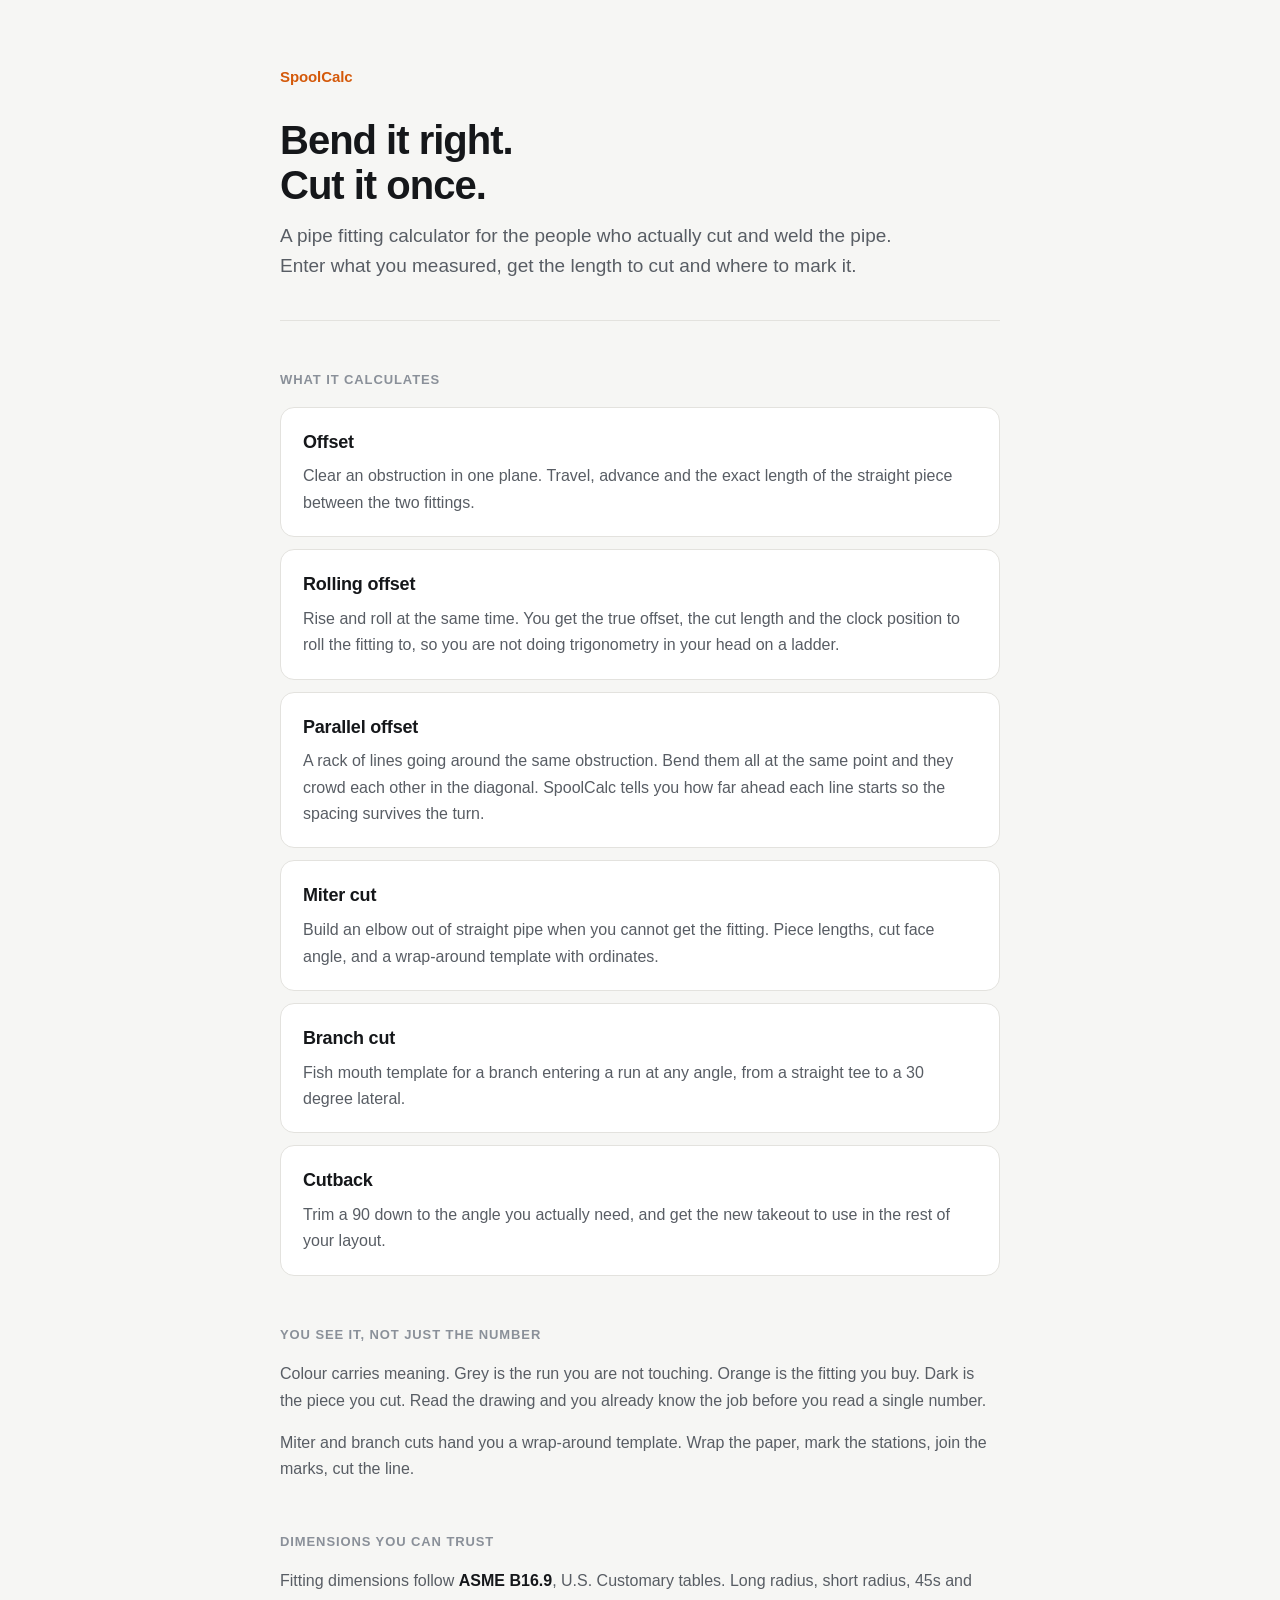
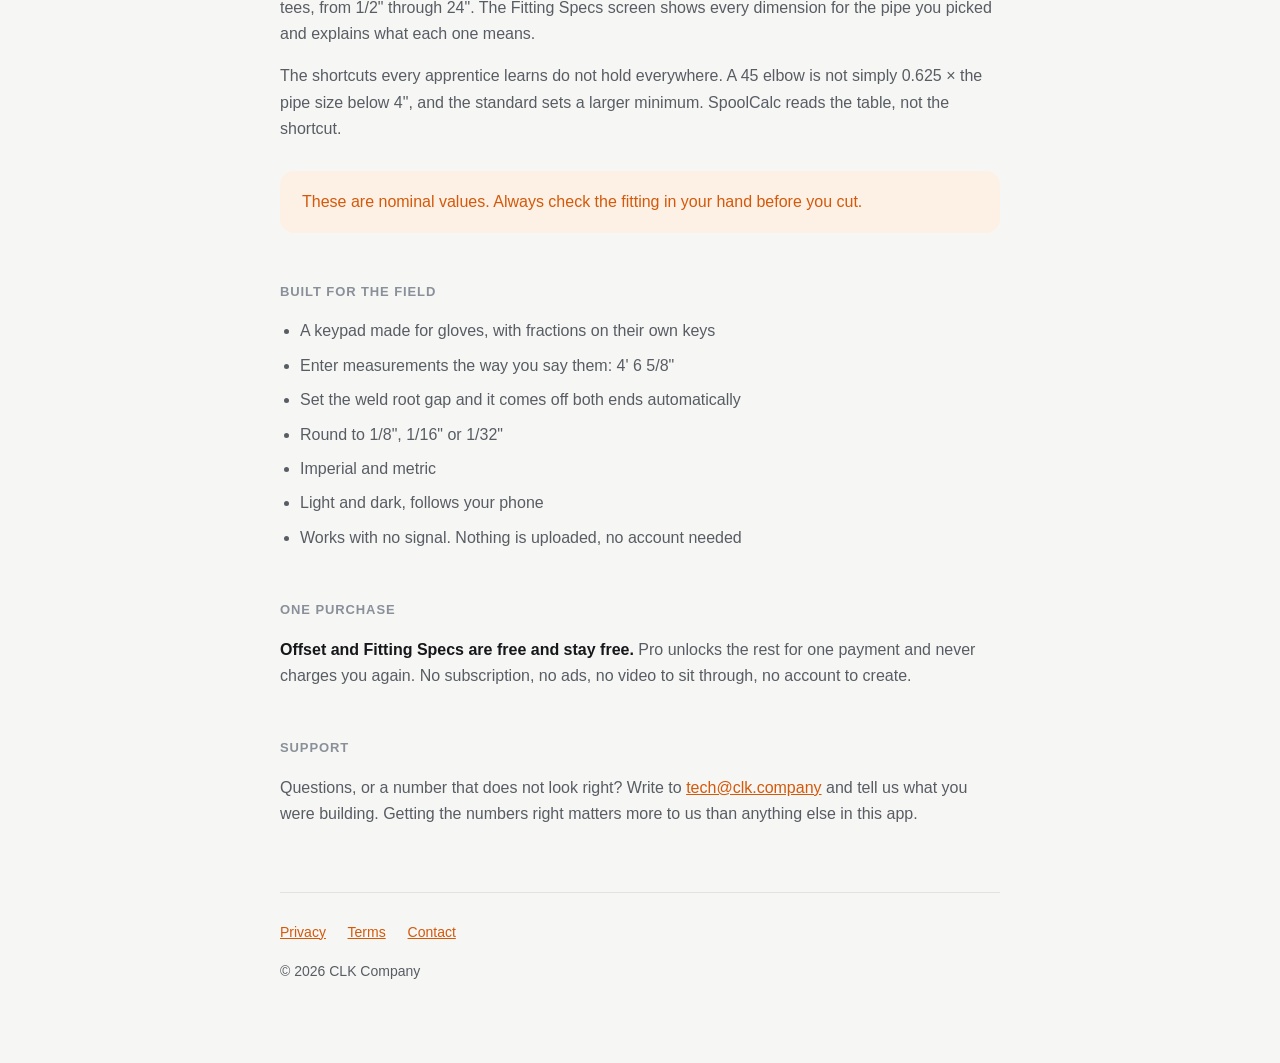
==== index.html @ 019d7f99 "Add files via upload" ====
<!DOCTYPE html>
<html lang="en">
<head>
<meta charset="utf-8">
<meta name="viewport" content="width=device-width, initial-scale=1">
<title>SpoolCalc — Pipe fitting calculator for iPhone</title>
<meta name="description" content="A pipe fitting calculator for the people who cut and weld the pipe. Offsets, rolling offsets, miter cuts, branch templates and cutbacks, drawn so you see the joint before you build it.">
<link rel="stylesheet" href="style.css">
</head>
<body>
<div class="wrap">

<header>
  <span class="brand">SpoolCalc</span>
  <h1>Bend it right.<br>Cut it once.</h1>
  <p class="lede">A pipe fitting calculator for the people who actually cut and
  weld the pipe. Enter what you measured, get the length to cut and where to
  mark it.</p>
</header>

<h2>What it calculates</h2>

<div class="card">
  <h3>Offset</h3>
  <p>Clear an obstruction in one plane. Travel, advance and the exact length of
  the straight piece between the two fittings.</p>
</div>

<div class="card">
  <h3>Rolling offset</h3>
  <p>Rise and roll at the same time. You get the true offset, the cut length and
  the clock position to roll the fitting to, so you are not doing trigonometry
  in your head on a ladder.</p>
</div>

<div class="card">
  <h3>Parallel offset</h3>
  <p>A rack of lines going around the same obstruction. Bend them all at the
  same point and they crowd each other in the diagonal. SpoolCalc tells you how
  far ahead each line starts so the spacing survives the turn.</p>
</div>

<div class="card">
  <h3>Miter cut</h3>
  <p>Build an elbow out of straight pipe when you cannot get the fitting. Piece
  lengths, cut face angle, and a wrap-around template with ordinates.</p>
</div>

<div class="card">
  <h3>Branch cut</h3>
  <p>Fish mouth template for a branch entering a run at any angle, from a
  straight tee to a 30 degree lateral.</p>
</div>

<div class="card">
  <h3>Cutback</h3>
  <p>Trim a 90 down to the angle you actually need, and get the new takeout to
  use in the rest of your layout.</p>
</div>

<h2>You see it, not just the number</h2>

<p>Colour carries meaning. Grey is the run you are not touching. Orange is the
fitting you buy. Dark is the piece you cut. Read the drawing and you already
know the job before you read a single number.</p>

<p>Miter and branch cuts hand you a wrap-around template. Wrap the paper, mark
the stations, join the marks, cut the line.</p>

<h2>Dimensions you can trust</h2>

<p>Fitting dimensions follow <strong>ASME B16.9</strong>, U.S. Customary tables.
Long radius, short radius, 45s and tees, from 1/2" through 24". The Fitting
Specs screen shows every dimension for the pipe you picked and explains what
each one means.</p>

<p>The shortcuts every apprentice learns do not hold everywhere. A 45 elbow is
not simply 0.625 × the pipe size below 4", and the standard sets a larger
minimum. SpoolCalc reads the table, not the shortcut.</p>

<div class="note">
  <p>These are nominal values. Always check the fitting in your hand before you
  cut.</p>
</div>

<h2>Built for the field</h2>

<ul>
  <li>A keypad made for gloves, with fractions on their own keys</li>
  <li>Enter measurements the way you say them: 4' 6 5/8"</li>
  <li>Set the weld root gap and it comes off both ends automatically</li>
  <li>Round to 1/8", 1/16" or 1/32"</li>
  <li>Imperial and metric</li>
  <li>Light and dark, follows your phone</li>
  <li>Works with no signal. Nothing is uploaded, no account needed</li>
</ul>

<h2>One purchase</h2>

<p><strong>Offset and Fitting Specs are free and stay free.</strong> Pro unlocks
the rest for one payment and never charges you again. No subscription, no ads,
no video to sit through, no account to create.</p>

<h2>Support</h2>

<p>Questions, or a number that does not look right? Write to
<a href="mailto:tech@clk.company">tech@clk.company</a> and tell us what you were
building. Getting the numbers right matters more to us than anything else in
this app.</p>

<footer>
  <a href="privacy.html">Privacy</a>
  <a href="terms.html">Terms</a>
  <a href="mailto:tech@clk.company">Contact</a>
  <p>© 2026 CLK Company</p>
</footer>

</div>
</body>
</html>
---- style.css ----
:root {
  --bg: #f6f6f4;
  --card: #ffffff;
  --line: #e3e2de;
  --ink: #15171a;
  --ink-2: #585d64;
  --ink-3: #8a9099;
  --accent: #d4590a;
  --accent-bg: #fdf0e5;
  --radius: 14px;
}

@media (prefers-color-scheme: dark) {
  :root {
    --bg: #0d0f12;
    --card: #16191d;
    --line: #2a2f35;
    --ink: #f1f3f5;
    --ink-2: #9ba2aa;
    --ink-3: #6b7280;
    --accent: #ff8a3d;
    --accent-bg: #2e1b0c;
  }
}

* { box-sizing: border-box; }

body {
  margin: 0;
  padding: 0 20px 80px;
  background: var(--bg);
  color: var(--ink);
  font: 16px/1.65 -apple-system, BlinkMacSystemFont, "Segoe UI", Roboto,
        Helvetica, Arial, sans-serif;
  -webkit-font-smoothing: antialiased;
}

.wrap { max-width: 720px; margin: 0 auto; }

header {
  padding: 64px 0 40px;
  border-bottom: 1px solid var(--line);
  margin-bottom: 40px;
}

.brand {
  font-size: 15px;
  font-weight: 600;
  letter-spacing: -0.1px;
  color: var(--accent);
  text-decoration: none;
  display: inline-block;
  margin-bottom: 28px;
}

h1 {
  font-size: 40px;
  line-height: 1.12;
  letter-spacing: -1px;
  font-weight: 600;
  margin: 0 0 14px;
}

.lede {
  font-size: 19px;
  line-height: 1.55;
  color: var(--ink-2);
  margin: 0;
  max-width: 34em;
}

h2 {
  font-size: 13px;
  font-weight: 700;
  letter-spacing: 0.9px;
  text-transform: uppercase;
  color: var(--ink-3);
  margin: 48px 0 16px;
}

h3 {
  font-size: 18px;
  font-weight: 600;
  letter-spacing: -0.2px;
  margin: 0 0 6px;
}

p { margin: 0 0 16px; color: var(--ink-2); }
p.tight { margin-bottom: 8px; }
strong { color: var(--ink); font-weight: 600; }

.card {
  background: var(--card);
  border: 1px solid var(--line);
  border-radius: var(--radius);
  padding: 20px 22px;
  margin-bottom: 12px;
}

.card p:last-child { margin-bottom: 0; }

.note {
  background: var(--accent-bg);
  border: none;
  border-radius: var(--radius);
  padding: 18px 22px;
  margin: 28px 0;
}
.note p { color: var(--accent); margin: 0; }

ul { margin: 0 0 16px; padding-left: 20px; color: var(--ink-2); }
li { margin-bottom: 8px; }

a { color: var(--accent); }

footer {
  margin-top: 64px;
  padding-top: 28px;
  border-top: 1px solid var(--line);
  font-size: 14px;
  color: var(--ink-3);
}
footer a { margin-right: 18px; }
footer p { font-size: 14px; margin: 16px 0 0; }

@media (max-width: 520px) {
  header { padding-top: 44px; }
  h1 { font-size: 31px; }
  .lede { font-size: 17px; }
}
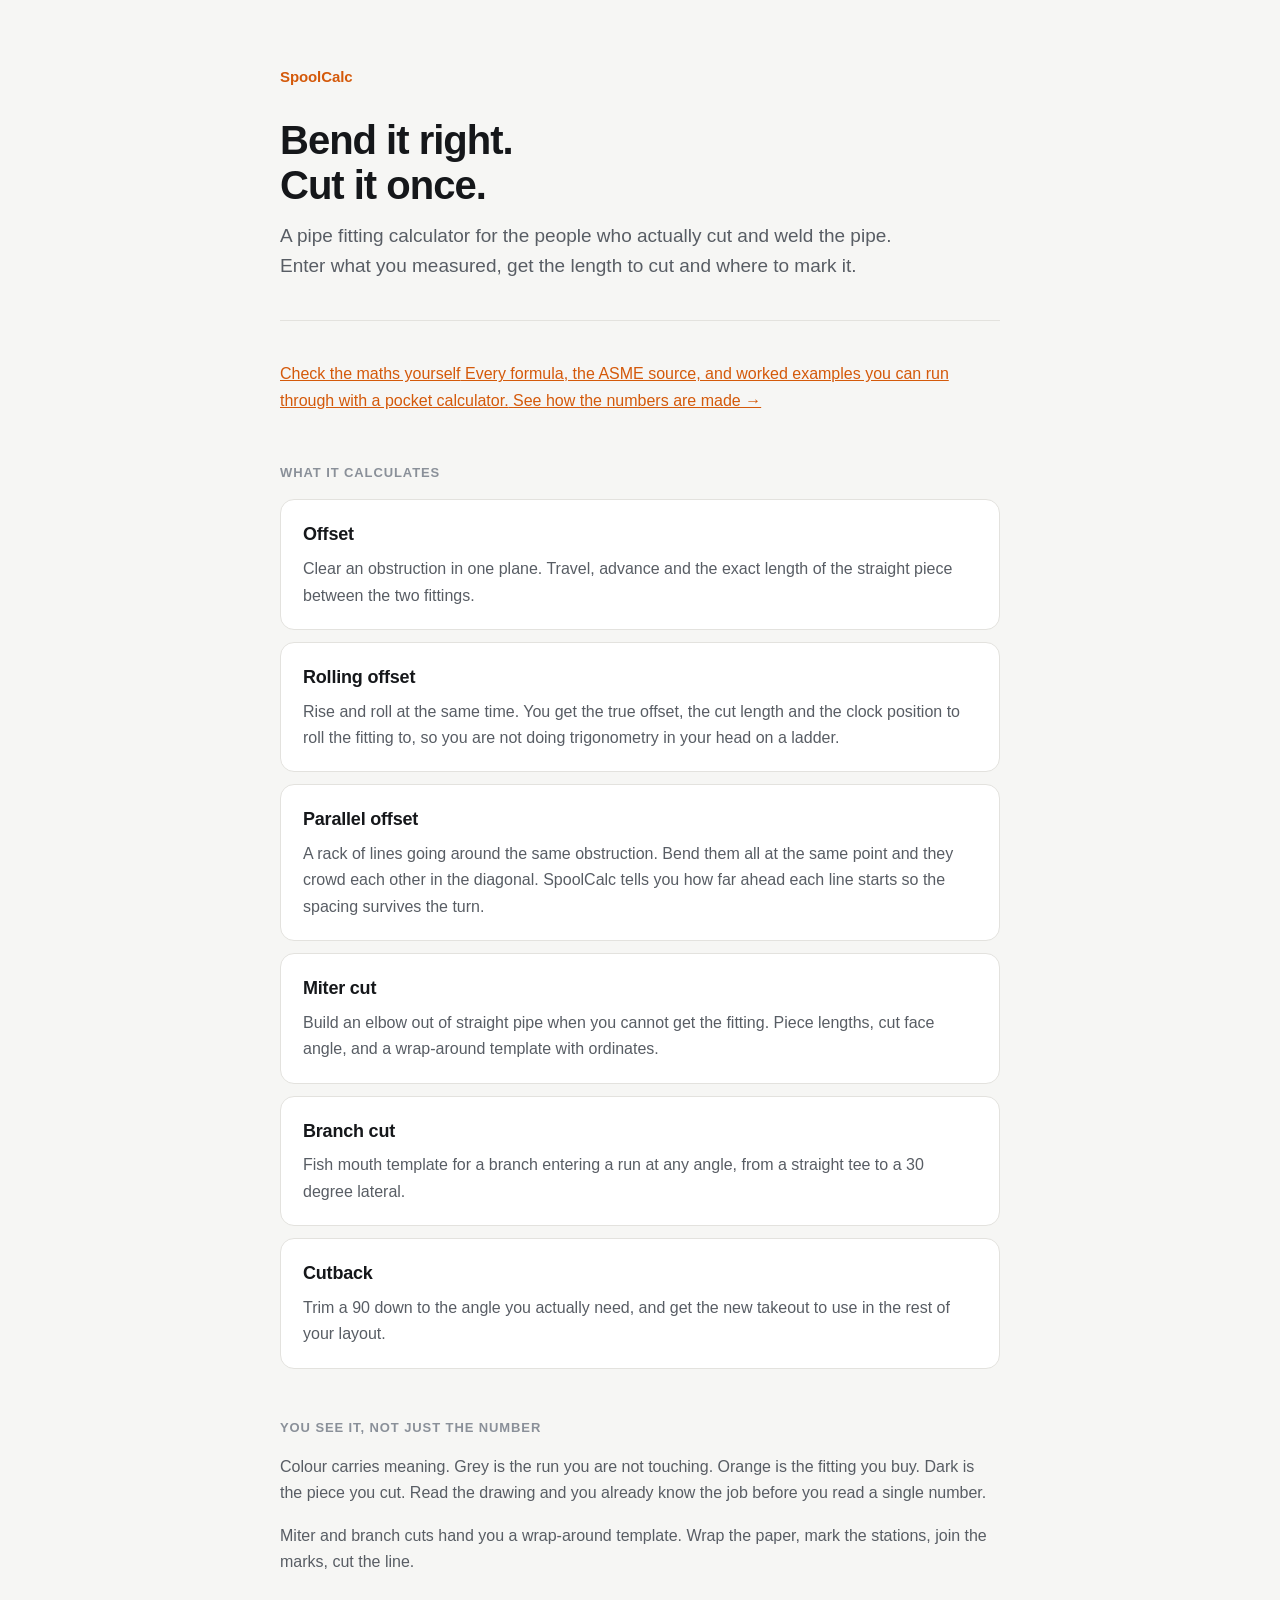
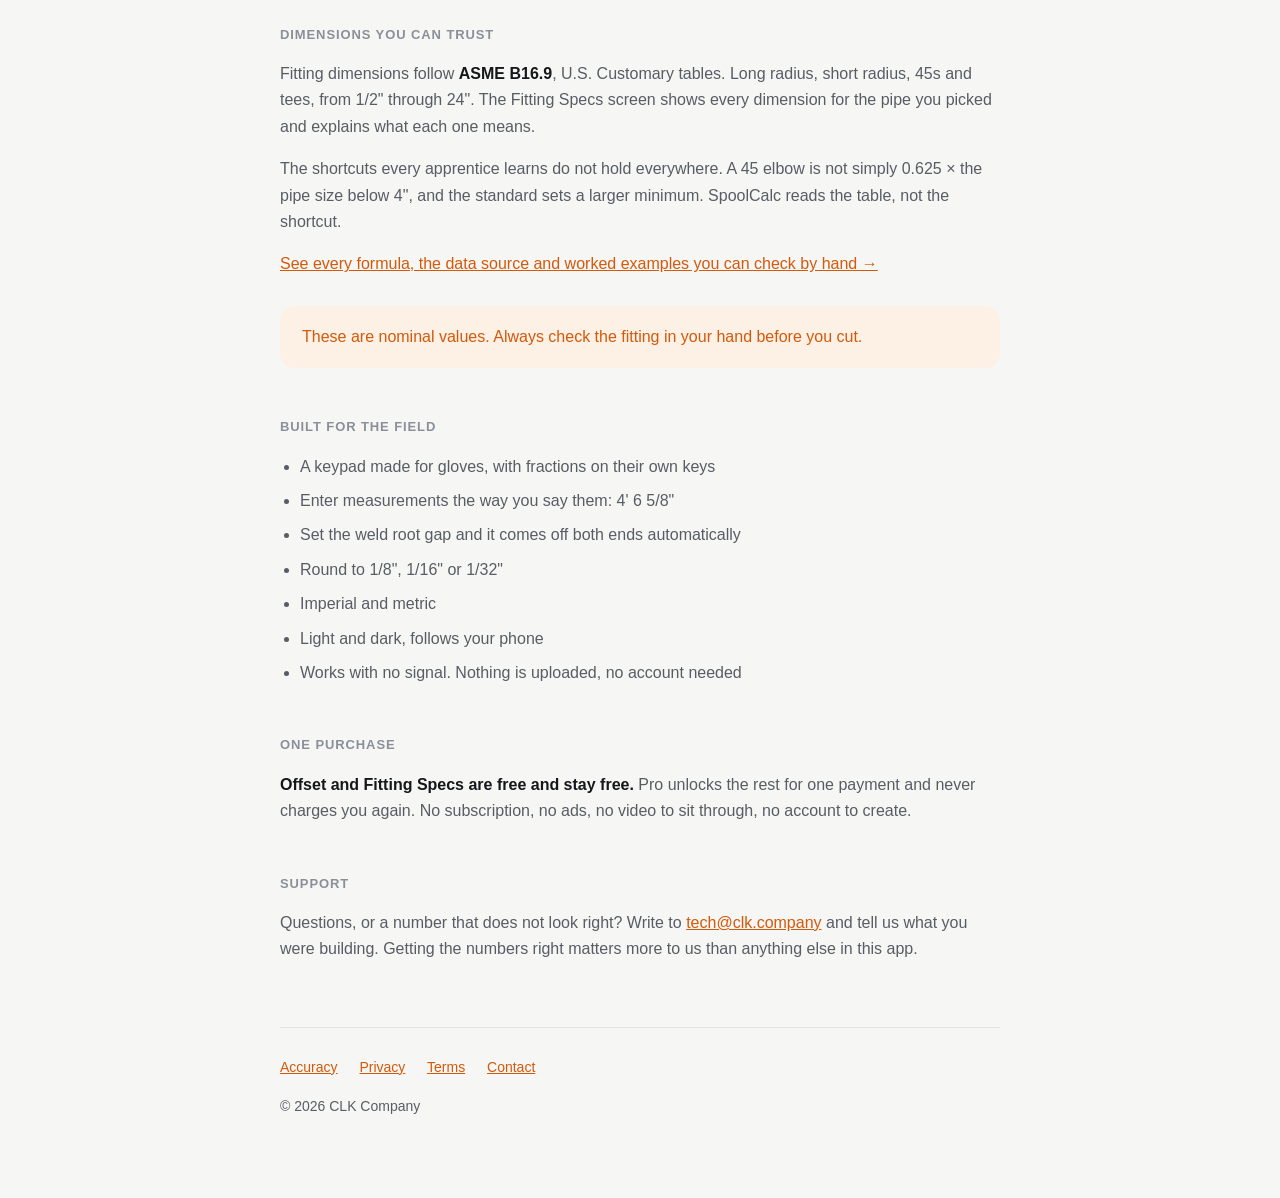
==== commit 26045aea: "Update index.html" ====
--- a/index.html
+++ b/index.html
@@ -17,6 +17,13 @@
   weld the pipe. Enter what you measured, get the length to cut and where to
   mark it.</p>
 </header>
+
+<a class="cta" href="accuracy.html">
+  <span class="cta-t">Check the maths yourself</span>
+  <span class="cta-s">Every formula, the ASME source, and worked examples you
+  can run through with a pocket calculator.</span>
+  <span class="cta-a">See how the numbers are made →</span>
+</a>
 
 <h2>What it calculates</h2>
 
@@ -78,6 +85,9 @@
 not simply 0.625 × the pipe size below 4", and the standard sets a larger
 minimum. SpoolCalc reads the table, not the shortcut.</p>
 
+<p><a href="accuracy.html">See every formula, the data source and worked
+examples you can check by hand →</a></p>
+
 <div class="note">
   <p>These are nominal values. Always check the fitting in your hand before you
   cut.</p>
@@ -109,6 +119,7 @@
 this app.</p>
 
 <footer>
+  <a href="accuracy.html">Accuracy</a>
   <a href="privacy.html">Privacy</a>
   <a href="terms.html">Terms</a>
   <a href="mailto:tech@clk.company">Contact</a>
--- a/style.css
+++ b/style.css
@@ -128,3 +128,44 @@
   h1 { font-size: 31px; }
   .lede { font-size: 17px; }
 }
+
+table {
+  width: 100%;
+  border-collapse: collapse;
+  margin: 0 0 20px;
+  font-size: 15px;
+}
+th {
+  text-align: left;
+  font-weight: 600;
+  font-size: 12px;
+  letter-spacing: 0.6px;
+  text-transform: uppercase;
+  color: var(--ink-3);
+  padding: 0 12px 8px 0;
+  border-bottom: 1px solid var(--line);
+}
+td {
+  padding: 11px 12px 11px 0;
+  border-bottom: 1px solid var(--line);
+  color: var(--ink-2);
+  vertical-align: top;
+}
+td:first-child { color: var(--ink); }
+.num { font-variant-numeric: tabular-nums; white-space: nowrap; }
+
+.formula {
+  font-family: ui-monospace, SFMono-Regular, Menlo, monospace;
+  font-size: 14.5px;
+  line-height: 1.8;
+  background: var(--card);
+  border: 1px solid var(--line);
+  border-radius: var(--radius);
+  padding: 16px 18px;
+  margin: 0 0 14px;
+  color: var(--ink);
+  overflow-x: auto;
+}
+.formula .c { color: var(--ink-3); }
+
+.scroll { overflow-x: auto; }
